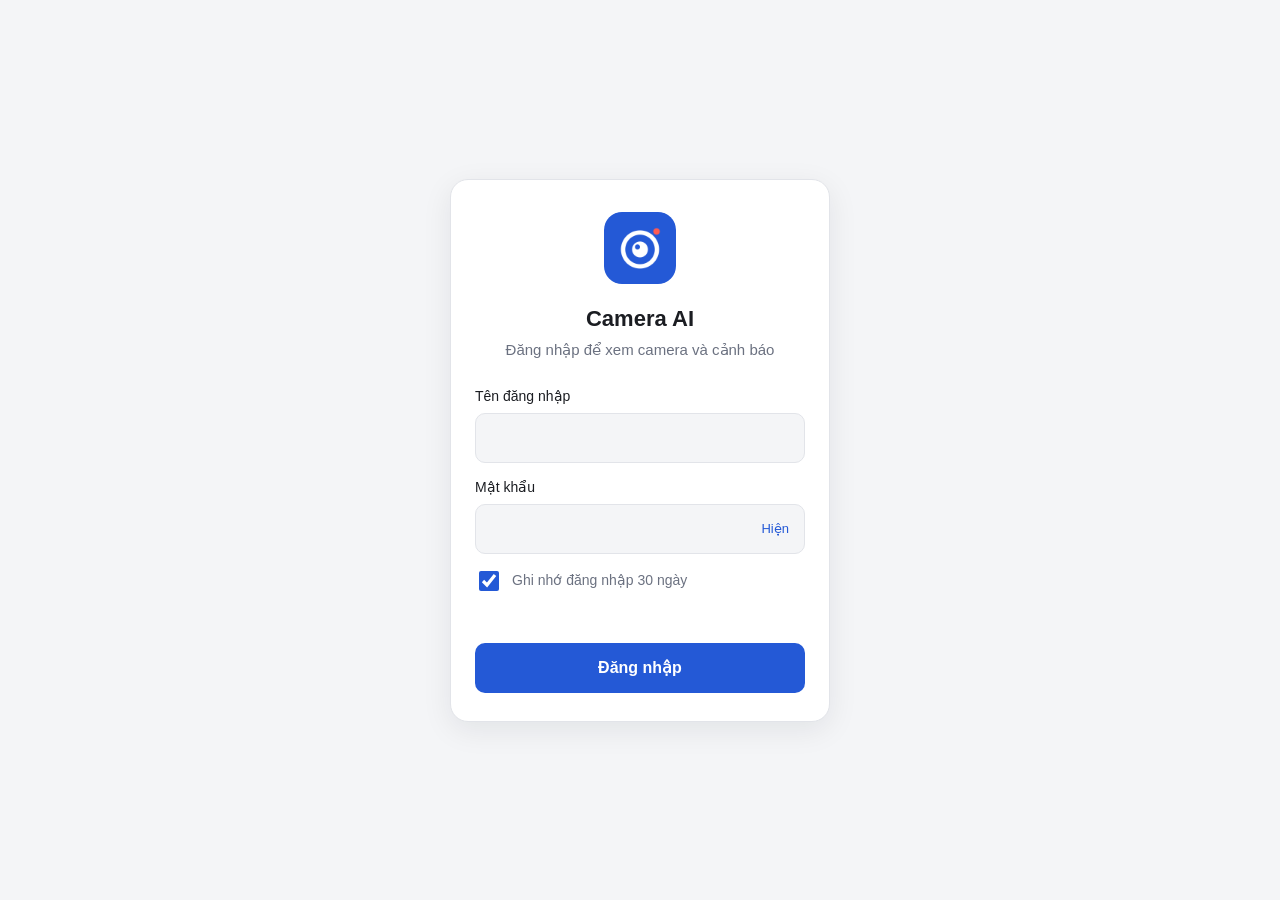
==== static/login.html @ 3bf3f4ad "Camera AI: nhận diện biển số, khuôn mặt, người qua lại cho camera gia đình Phát hành lần đầu, giấy p" ====
<!doctype html>
<html lang="vi">
<head>
  <meta charset="utf-8">
  <meta name="viewport" content="width=device-width, initial-scale=1, viewport-fit=cover">
  <meta name="theme-color" content="#2459d6">
  <meta name="apple-mobile-web-app-capable" content="yes">
  <meta name="mobile-web-app-capable" content="yes">
  <meta name="apple-mobile-web-app-status-bar-style" content="default">
  <meta name="apple-mobile-web-app-title" content="Camera AI">
  <title>Đăng nhập · Camera AI</title>
  <link rel="manifest" href="/manifest.webmanifest">
  <link rel="apple-touch-icon" href="/static/icons/apple-touch-icon.png">
  <link rel="icon" href="/static/icons/icon-192.png">
  <link rel="stylesheet" href="/static/login.css">
</head>
<body>
  <main class="login">
    <img class="logo" src="/static/icons/icon-192.png" alt="" width="72" height="72">
    <h1>Camera AI</h1>
    <p class="sub">Đăng nhập để xem camera và cảnh báo</p>
    <form id="form" autocomplete="on">
      <label>Tên đăng nhập
        <input name="username" autocomplete="username" autocapitalize="none" autocorrect="off" spellcheck="false" required>
      </label>
      <label>Mật khẩu
        <span class="pw">
          <input name="password" type="password" autocomplete="current-password" required>
          <button type="button" class="eye" aria-label="Hiện mật khẩu">Hiện</button>
        </span>
      </label>
      <label class="check"><input type="checkbox" name="remember" checked> Ghi nhớ đăng nhập 30 ngày</label>
      <p class="error" id="error" role="alert"></p>
      <button class="primary" type="submit">Đăng nhập</button>
    </form>
  </main>
  <script>
    const form = document.getElementById("form");
    const err = document.getElementById("error");
    const eye = form.querySelector(".eye");
    eye.onclick = () => {
      const pw = form.password;
      pw.type = pw.type === "password" ? "text" : "password";
      eye.textContent = pw.type === "password" ? "Hiện" : "Ẩn";
    };
    form.onsubmit = async (e) => {
      e.preventDefault();
      err.textContent = "";
      const btn = form.querySelector(".primary");
      btn.disabled = true; btn.textContent = "Đang đăng nhập…";
      try {
        const r = await fetch("/api/login", {
          method: "POST",
          headers: { "Content-Type": "application/json" },
          body: JSON.stringify({ username: form.username.value, password: form.password.value, remember: form.remember.checked }),
        });
        if (!r.ok) {
          let msg = "Không đăng nhập được";
          try { msg = (await r.json()).detail || msg; } catch {}
          throw new Error(msg);
        }
        location.replace("/" + (sessionStorage.getItem("afterLogin") || ""));
      } catch (ex) {
        err.textContent = ex.message;
        form.password.select();
      } finally {
        btn.disabled = false; btn.textContent = "Đăng nhập";
      }
    };
    if ("serviceWorker" in navigator) navigator.serviceWorker.register("/sw.js").catch(() => {});
  </script>
</body>
</html>
---- static/login.css ----
:root {
  --bg: #f4f5f7;
  --surface: #ffffff;
  --border: #e2e4e9;
  --text: #1b1d22;
  --muted: #6b7180;
  --accent: #2459d6;
  --accent-soft: #e6edfc;
  --danger: #c4312b;
  color-scheme: light dark;
}
@media (prefers-color-scheme: dark) {
  :root {
    --bg: #111317;
    --surface: #1a1d23;
    --border: #2d323c;
    --text: #e8eaee;
    --muted: #9198a6;
    --accent: #6b97ff;
    --accent-soft: #1f2b45;
    --danger: #ff6b63;
  }
}
* { box-sizing: border-box; }
html, body { height: 100%; }
body {
  margin: 0; background: var(--bg); color: var(--text);
  font: 15px/1.5 -apple-system, BlinkMacSystemFont, "Segoe UI", Roboto, sans-serif;
  display: flex; align-items: center; justify-content: center;
  padding: max(24px, env(safe-area-inset-top)) 16px max(24px, env(safe-area-inset-bottom));
}
.login {
  width: 100%; max-width: 380px; text-align: center;
  background: var(--surface); border: 1px solid var(--border); border-radius: 18px;
  padding: 32px 24px 28px; box-shadow: 0 8px 30px rgba(16, 24, 40, .08);
}
.logo { margin: 0 auto 12px; border-radius: 18px; }
h1 { margin: 0; font-size: 22px; }
.sub { color: var(--muted); margin: 4px 0 24px; }
form { display: grid; gap: 14px; text-align: left; }
label { display: grid; gap: 6px; font-weight: 500; font-size: 14px; }
input {
  font: inherit; font-size: 16px; color: var(--text); width: 100%;
  background: var(--bg); border: 1px solid var(--border); border-radius: 10px;
  padding: 12px 14px; min-height: 48px;
}
input:focus { outline: 3px solid var(--accent-soft); border-color: var(--accent); }
.pw { position: relative; display: block; }
.pw input { padding-right: 64px; }
.eye {
  position: absolute; right: 6px; top: 6px; bottom: 6px; padding: 0 10px;
  font: inherit; font-size: 13px; color: var(--accent); background: none; border: 0; cursor: pointer;
}
.check { display: flex; align-items: center; gap: 10px; font-weight: 400; color: var(--muted); }
.check input { width: 20px; height: 20px; min-height: 0; accent-color: var(--accent); }
.error { color: var(--danger); margin: 0; min-height: 1.5em; font-size: 14px; }
.primary {
  font: inherit; font-weight: 600; font-size: 16px; color: #fff; background: var(--accent);
  border: 0; border-radius: 10px; min-height: 50px; cursor: pointer;
}
.primary:disabled { opacity: .7; }
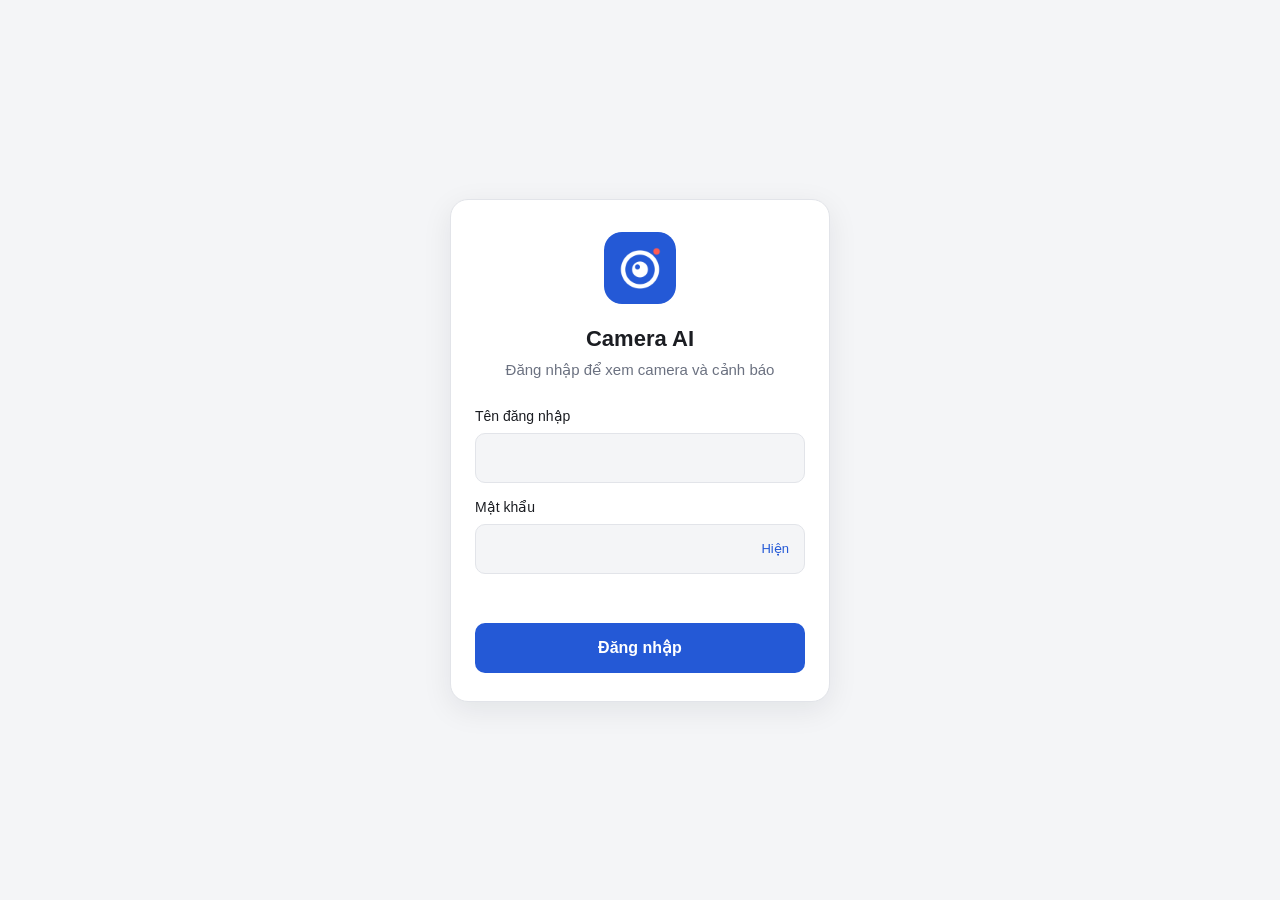
==== commit 73e89070: "Ghi hình, xem lại, chép bù thẻ nhớ, tài khoản người dùng, cài đặt một lệnh - Ghi hình liên tục (reco" ====
--- a/static/login.html
+++ b/static/login.html
@@ -29,7 +29,6 @@
           <button type="button" class="eye" aria-label="Hiện mật khẩu">Hiện</button>
         </span>
       </label>
-      <label class="check"><input type="checkbox" name="remember" checked> Ghi nhớ đăng nhập 30 ngày</label>
       <p class="error" id="error" role="alert"></p>
       <button class="primary" type="submit">Đăng nhập</button>
     </form>
@@ -52,14 +51,14 @@
         const r = await fetch("/api/login", {
           method: "POST",
           headers: { "Content-Type": "application/json" },
-          body: JSON.stringify({ username: form.username.value, password: form.password.value, remember: form.remember.checked }),
+          body: JSON.stringify({ username: form.username.value, password: form.password.value }),
         });
         if (!r.ok) {
           let msg = "Không đăng nhập được";
           try { msg = (await r.json()).detail || msg; } catch {}
           throw new Error(msg);
         }
-        location.replace("/" + (sessionStorage.getItem("afterLogin") || ""));
+        location.replace("/" + (location.hash || sessionStorage.getItem("afterLogin") || ""));
       } catch (ex) {
         err.textContent = ex.message;
         form.password.select();
